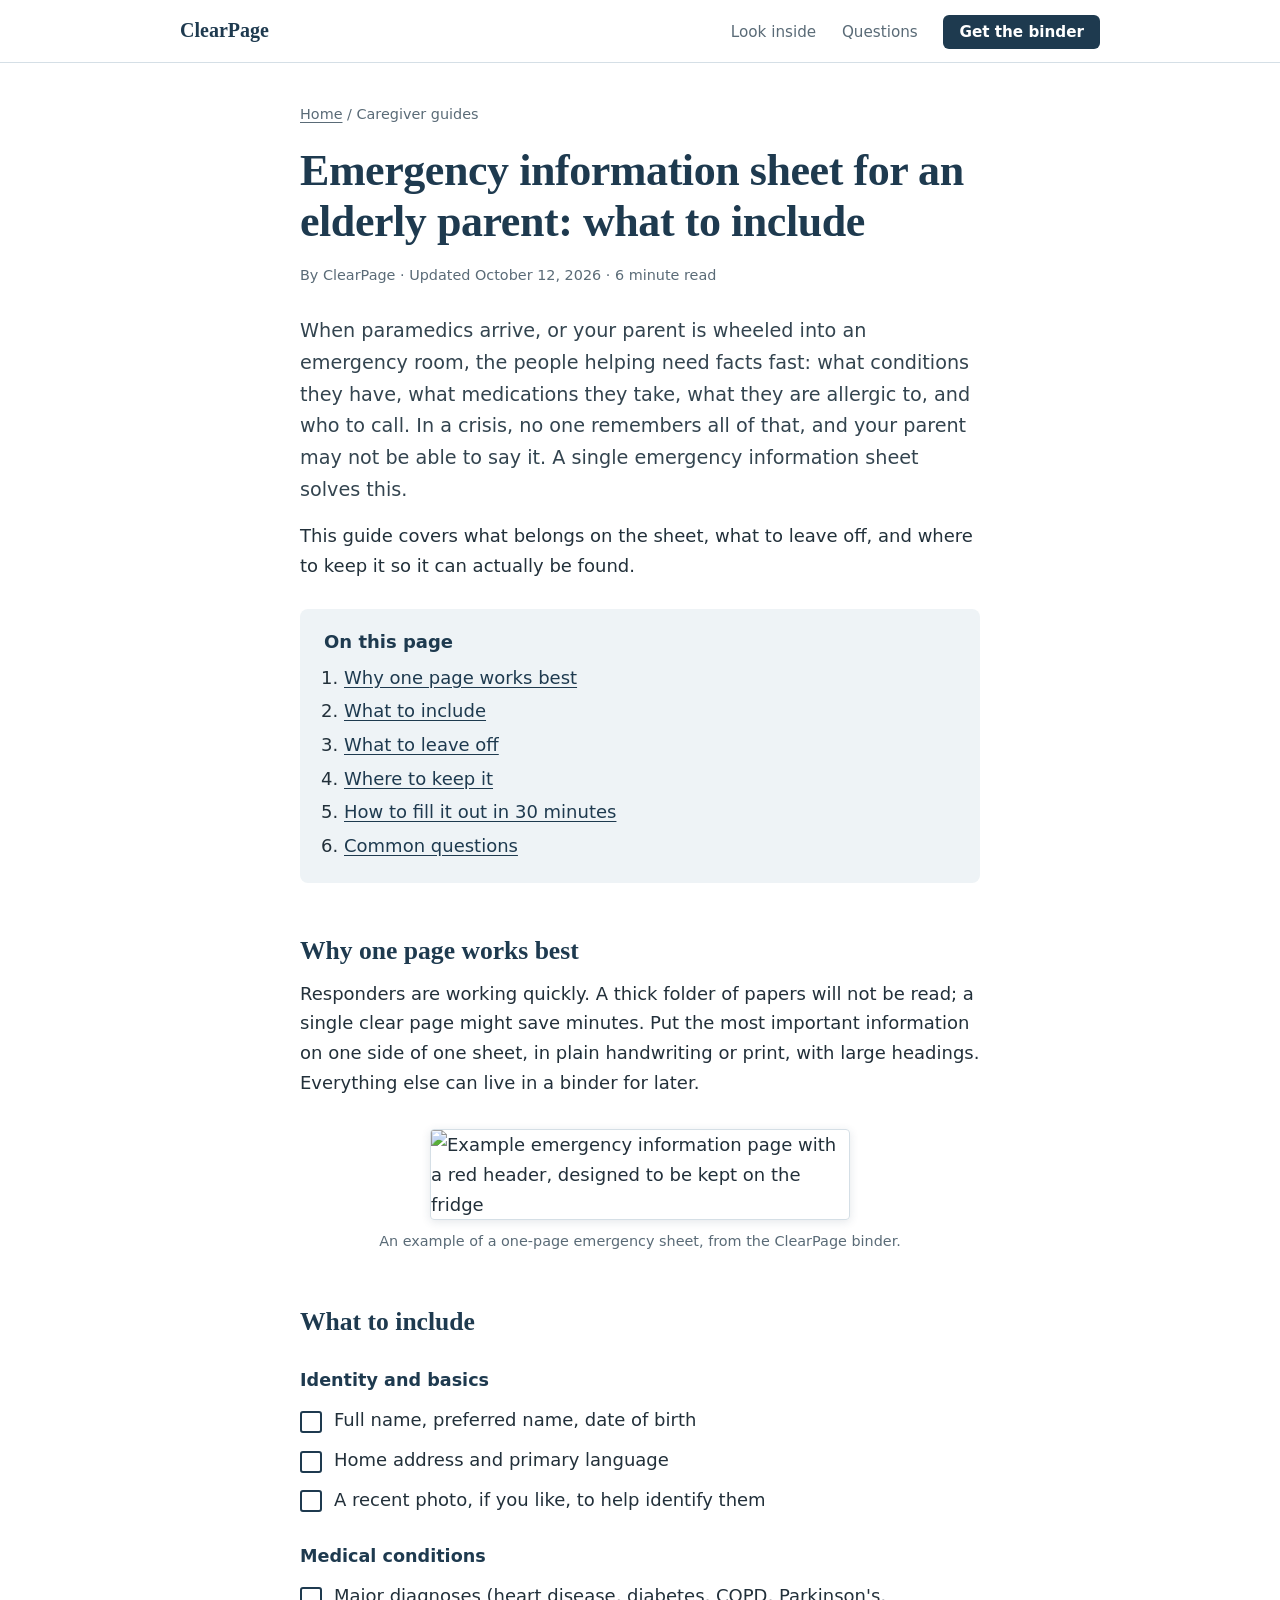
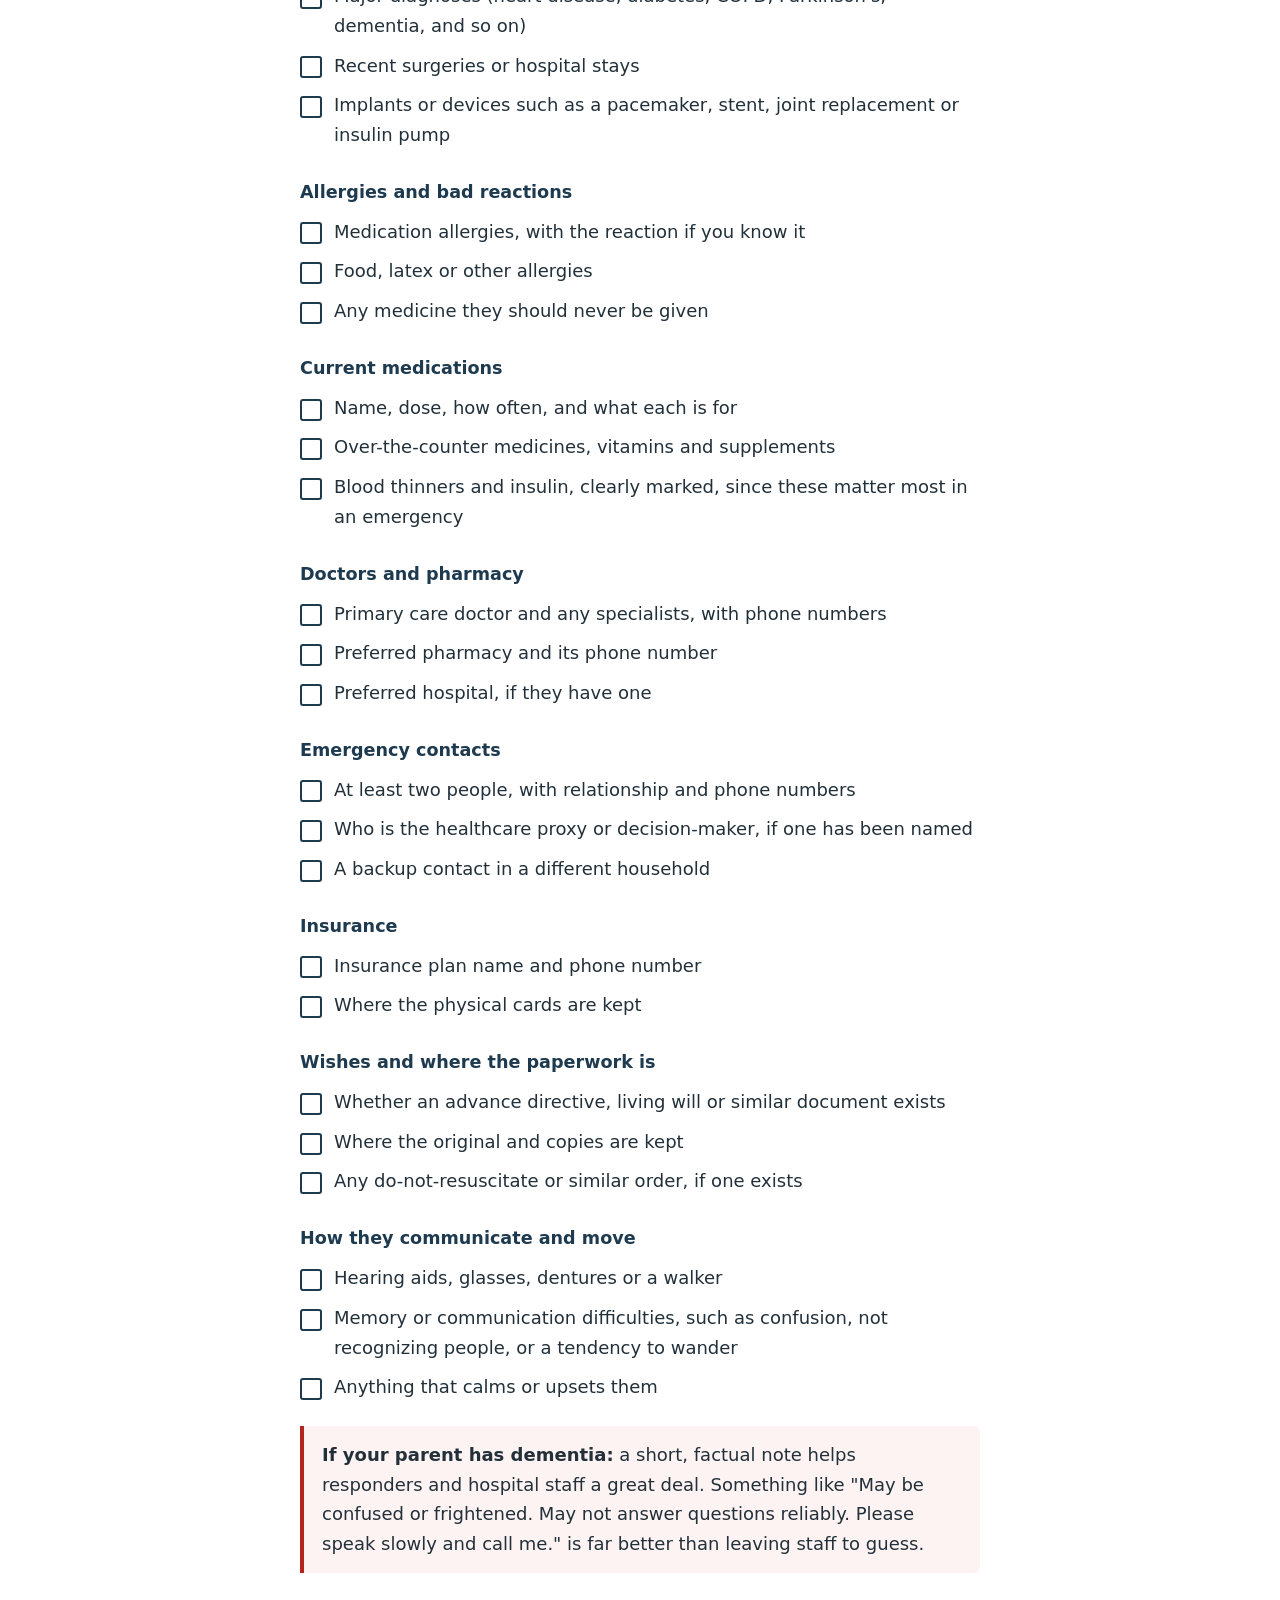
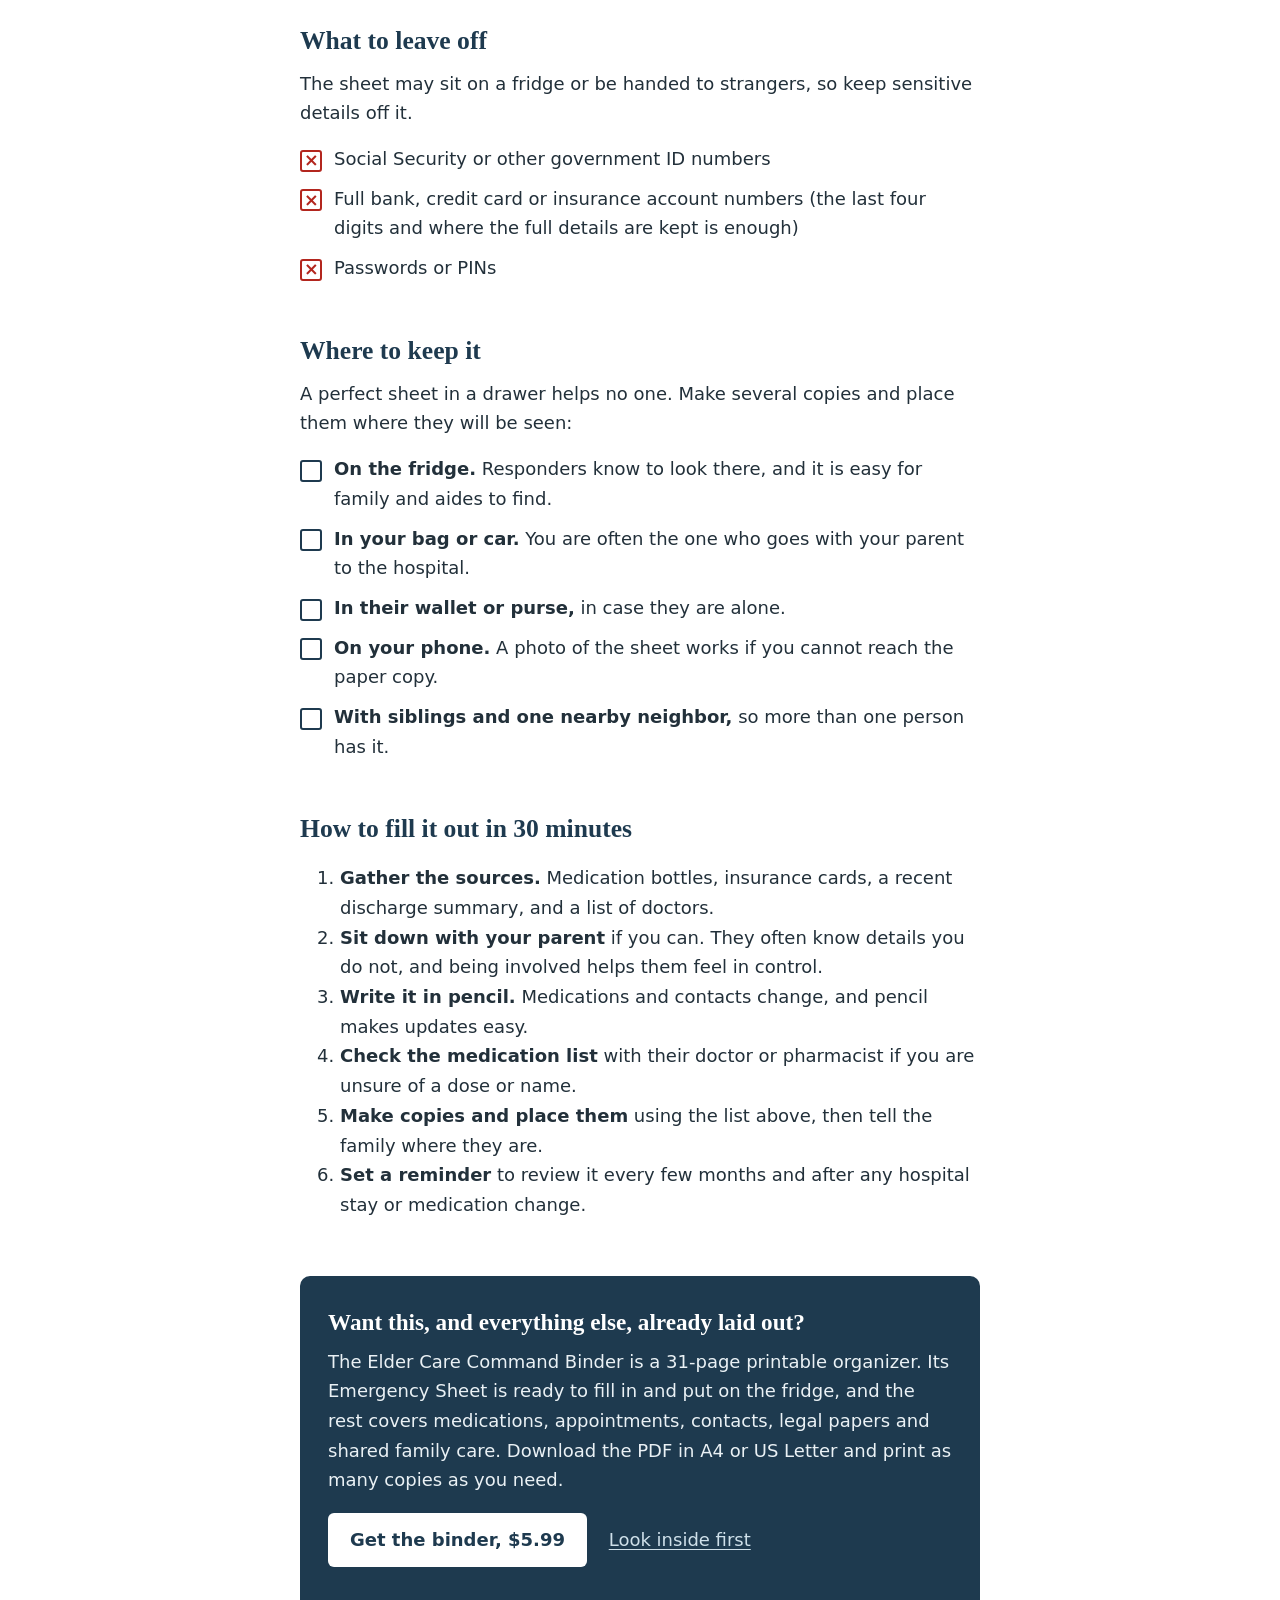
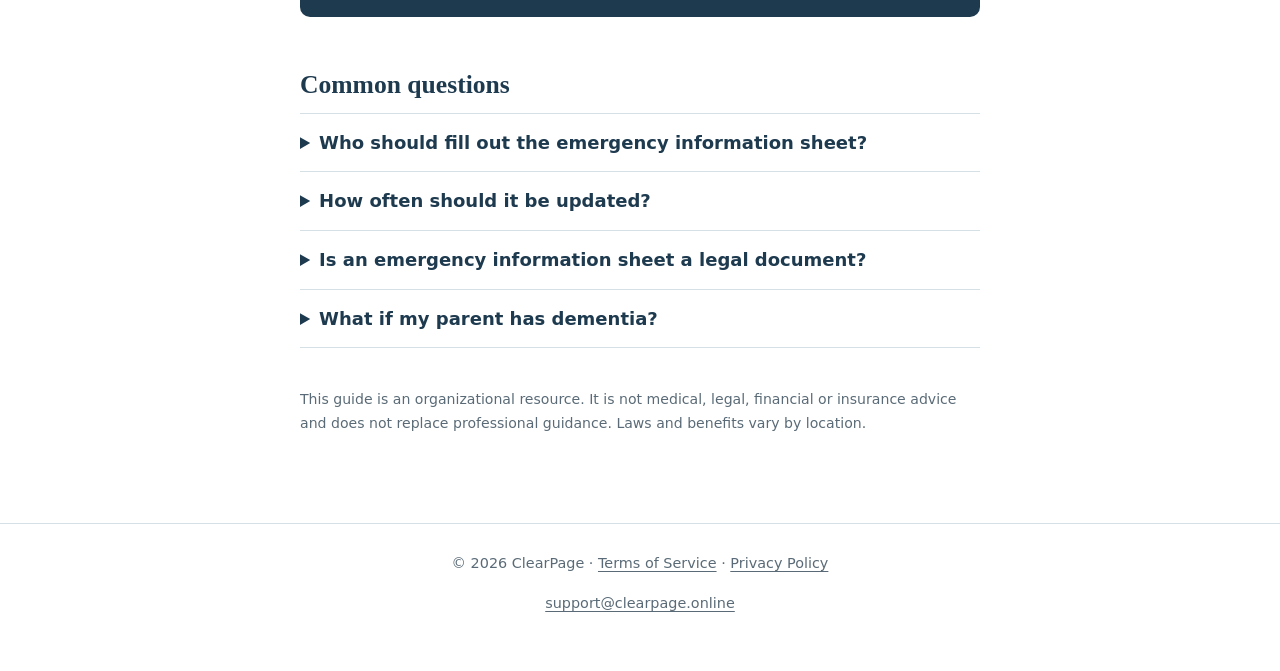
==== emergency-information-sheet/index.html @ 2e88818f "Add files via upload" ====
<!DOCTYPE html>
<html lang="en">
<head>
<meta charset="utf-8">
<meta name="viewport" content="width=device-width, initial-scale=1">
<title>Emergency Information Sheet for an Elderly Parent: What to Include | ClearPage</title>
<meta name="description" content="What to put on an emergency information sheet for an elderly parent, from medications and allergies to contacts and wishes, plus where to keep it so responders can find it fast.">
<link rel="canonical" href="https://clearpage.online/emergency-information-sheet/">
<meta name="theme-color" content="#1e3a4f">

<meta property="og:type" content="article">
<meta property="og:site_name" content="ClearPage">
<meta property="og:title" content="Emergency Information Sheet for an Elderly Parent: What to Include">
<meta property="og:description" content="A plain checklist of what paramedics and ER staff need to know, and where to keep it.">
<meta property="og:url" content="https://clearpage.online/emergency-information-sheet/">
<meta property="og:image" content="https://clearpage.online/assets/pages/p03.webp">
<meta name="twitter:card" content="summary_large_image">

<script type="application/ld+json">
{
  "@context": "https://schema.org",
  "@graph": [
    {
      "@type": "Article",
      "headline": "Emergency Information Sheet for an Elderly Parent: What to Include",
      "description": "What to put on an emergency information sheet for an elderly parent, and where to keep it so responders can find it fast.",
      "image": "https://clearpage.online/assets/pages/p03.webp",
      "datePublished": "2026-10-12",
      "dateModified": "2026-10-12",
      "mainEntityOfPage": "https://clearpage.online/emergency-information-sheet/",
      "author": { "@type": "Organization", "name": "ClearPage" },
      "publisher": { "@type": "Organization", "name": "ClearPage", "url": "https://clearpage.online/" }
    },
    {
      "@type": "FAQPage",
      "mainEntity": [
        {
          "@type": "Question",
          "name": "Who should fill out the emergency information sheet?",
          "acceptedAnswer": {
            "@type": "Answer",
            "text": "Whoever knows the most, ideally together with your parent. Sit down with them, go through their medication bottles and paperwork, and confirm anything you are unsure of with their doctor or pharmacist."
          }
        },
        {
          "@type": "Question",
          "name": "How often should it be updated?",
          "acceptedAnswer": {
            "@type": "Answer",
            "text": "Review it every few months and after any hospital stay, new diagnosis, or medication change. An out-of-date sheet can be worse than none, so write in pencil and replace the copies when something changes."
          }
        },
        {
          "@type": "Question",
          "name": "Is an emergency information sheet a legal document?",
          "acceptedAnswer": {
            "@type": "Answer",
            "text": "No. It is a quick reference for responders and family. Legal wishes such as an advance directive or a do-not-resuscitate order need their own official forms, and the rules vary by location. The sheet can note where those documents are kept."
          }
        },
        {
          "@type": "Question",
          "name": "What if my parent has dementia?",
          "acceptedAnswer": {
            "@type": "Answer",
            "text": "Add a short note about memory and communication: whether they may not recognize you, may be confused or frightened, may not answer questions reliably, or may wander. This helps responders and hospital staff approach them calmly."
          }
        }
      ]
    }
  ]
}
</script>

<style>
  :root {
    --ink: #1e3a4f;
    --text: #22303a;
    --muted: #5a6b77;
    --tint: #eef3f6;
    --line: #d5dfe6;
    --alert: #b3261e;
    --bg: #ffffff;
  }
  * { box-sizing: border-box; }
  html { scroll-behavior: smooth; }
  body {
    margin: 0;
    background: var(--bg);
    color: var(--text);
    font: 18px/1.65 system-ui, -apple-system, "Segoe UI", Roboto, Helvetica, Arial, sans-serif;
    -webkit-text-size-adjust: 100%;
  }
  a { color: var(--ink); text-underline-offset: 3px; }
  a:hover { color: #0f2535; }
  a:focus-visible, summary:focus-visible { outline: 3px solid #3a86b8; outline-offset: 3px; border-radius: 3px; }

  .site-header { border-bottom: 1px solid var(--line); }
  .site-header .inner {
    max-width: 960px; margin: 0 auto; padding: 16px 20px;
    display: flex; justify-content: space-between; align-items: center; gap: 16px; flex-wrap: wrap;
  }
  .brand { font: 700 1.25rem Georgia, "Times New Roman", serif; color: var(--ink); text-decoration: none; }
  .site-header nav a { margin-left: 20px; font-size: 0.95rem; text-decoration: none; color: var(--muted); }
  .site-header nav a:hover { color: var(--ink); text-decoration: underline; }
  .site-header nav a.buy {
    background: var(--ink); color: #fff; padding: 8px 16px; border-radius: 6px; font-weight: 600;
  }
  .site-header nav a.buy:hover { background: #0f2535; color: #fff; text-decoration: none; }

  main { max-width: 720px; margin: 0 auto; padding: 40px 20px 72px; }
  .crumbs { font-size: 0.9rem; color: var(--muted); margin-bottom: 20px; }
  .crumbs a { color: var(--muted); }

  h1 {
    font: 700 clamp(2rem, 5vw, 2.75rem)/1.15 Georgia, "Times New Roman", serif;
    color: var(--ink); margin: 0 0 16px; letter-spacing: -0.01em;
  }
  h2 {
    font: 700 1.6rem/1.25 Georgia, "Times New Roman", serif;
    color: var(--ink); margin: 52px 0 12px;
  }
  h3 { font-size: 1.1rem; margin: 28px 0 6px; color: var(--ink); }
  p { margin: 0 0 16px; }
  .lede { font-size: 1.2rem; color: #33444f; }
  .meta { font-size: 0.9rem; color: var(--muted); margin-bottom: 28px; }

  figure { margin: 32px 0; }
  figure img {
    display: block; width: 100%; max-width: 420px; height: auto; margin: 0 auto;
    border: 1px solid var(--line); border-radius: 4px; box-shadow: 0 2px 10px rgba(30,58,79,0.12);
  }
  figcaption { font-size: 0.9rem; color: var(--muted); text-align: center; margin-top: 10px; }

  .toc { background: var(--tint); border-radius: 8px; padding: 18px 24px; margin: 28px 0; }
  .toc strong { display: block; margin-bottom: 6px; color: var(--ink); }
  .toc ol { margin: 0; padding-left: 20px; }
  .toc li { margin: 4px 0; }

  ul.check { list-style: none; padding: 0; margin: 0 0 16px; }
  ul.check li { position: relative; padding-left: 34px; margin: 10px 0; }
  ul.check li::before {
    content: ""; position: absolute; left: 0; top: 0.32em;
    width: 18px; height: 18px; border: 2px solid var(--ink); border-radius: 3px; background: #fff;
  }
  ul.check.avoid li::before { border-color: var(--alert); }
  ul.check.avoid li::after {
    content: "×"; position: absolute; left: 4px; top: 0.12em; color: var(--alert); font-weight: 700; font-size: 1.1rem;
  }

  .note {
    border-left: 4px solid var(--alert); background: #fdf3f2; padding: 14px 18px; margin: 24px 0; border-radius: 0 6px 6px 0;
  }
  .note p:last-child { margin-bottom: 0; }

  .cta {
    background: var(--ink); color: #eaf1f5; border-radius: 10px; padding: 32px 28px; margin: 56px 0 0;
  }
  .cta h2 { color: #fff; margin: 0 0 10px; font-size: 1.45rem; }
  .cta p { margin-bottom: 18px; }
  .cta a.button {
    display: inline-block; background: #fff; color: var(--ink); font-weight: 700;
    padding: 12px 22px; border-radius: 6px; text-decoration: none;
  }
  .cta a.button:hover { background: #dfe9ef; }
  .cta a.secondary { color: #cfe0ea; margin-left: 16px; }

  details { border-bottom: 1px solid var(--line); padding: 14px 0; }
  details:first-of-type { border-top: 1px solid var(--line); }
  summary { cursor: pointer; font-weight: 600; color: var(--ink); }
  details p { margin: 10px 0 0; }

  .disclaimer { font-size: 0.88rem; color: var(--muted); margin-top: 40px; }

  footer { border-top: 1px solid var(--line); padding: 28px 20px 40px; text-align: center; font-size: 0.9rem; color: var(--muted); }
  footer a { color: var(--muted); }

  @media print {
    .site-header, .cta, .crumbs, footer, .toc { display: none; }
    body { font-size: 12pt; }
    main { padding: 0; }
  }
  @media (prefers-reduced-motion: reduce) { html { scroll-behavior: auto; } }
</style>
</head>
<body>

<header class="site-header">
  <div class="inner">
    <a class="brand" href="/">ClearPage</a>
    <nav aria-label="Main">
      <a href="/#inside">Look inside</a>
      <a href="/#faq">Questions</a>
      <a class="buy" href="/#buy">Get the binder</a>
    </nav>
  </div>
</header>

<main>
  <p class="crumbs"><a href="/">Home</a> / Caregiver guides</p>

  <article>
    <h1>Emergency information sheet for an elderly parent: what to include</h1>
    <p class="meta">By ClearPage · Updated October 12, 2026 · 6 minute read</p>

    <p class="lede">When paramedics arrive, or your parent is wheeled into an emergency room, the people helping need facts fast: what conditions they have, what medications they take, what they are allergic to, and who to call. In a crisis, no one remembers all of that, and your parent may not be able to say it. A single emergency information sheet solves this.</p>

    <p>This guide covers what belongs on the sheet, what to leave off, and where to keep it so it can actually be found.</p>

    <nav class="toc" aria-label="On this page">
      <strong>On this page</strong>
      <ol>
        <li><a href="#why-one-page">Why one page works best</a></li>
        <li><a href="#what-to-include">What to include</a></li>
        <li><a href="#what-to-leave-off">What to leave off</a></li>
        <li><a href="#where-to-keep-it">Where to keep it</a></li>
        <li><a href="#how-to-fill-it-out">How to fill it out in 30 minutes</a></li>
        <li><a href="#faq">Common questions</a></li>
      </ol>
    </nav>

    <h2 id="why-one-page">Why one page works best</h2>
    <p>Responders are working quickly. A thick folder of papers will not be read; a single clear page might save minutes. Put the most important information on one side of one sheet, in plain handwriting or print, with large headings. Everything else can live in a binder for later.</p>

    <figure>
      <img src="https://clearpage.online/assets/pages/p03.webp" width="420" alt="Example emergency information page with a red header, designed to be kept on the fridge" loading="lazy">
      <figcaption>An example of a one-page emergency sheet, from the ClearPage binder.</figcaption>
    </figure>

    <h2 id="what-to-include">What to include</h2>

    <h3>Identity and basics</h3>
    <ul class="check">
      <li>Full name, preferred name, date of birth</li>
      <li>Home address and primary language</li>
      <li>A recent photo, if you like, to help identify them</li>
    </ul>

    <h3>Medical conditions</h3>
    <ul class="check">
      <li>Major diagnoses (heart disease, diabetes, COPD, Parkinson's, dementia, and so on)</li>
      <li>Recent surgeries or hospital stays</li>
      <li>Implants or devices such as a pacemaker, stent, joint replacement or insulin pump</li>
    </ul>

    <h3>Allergies and bad reactions</h3>
    <ul class="check">
      <li>Medication allergies, with the reaction if you know it</li>
      <li>Food, latex or other allergies</li>
      <li>Any medicine they should never be given</li>
    </ul>

    <h3>Current medications</h3>
    <ul class="check">
      <li>Name, dose, how often, and what each is for</li>
      <li>Over-the-counter medicines, vitamins and supplements</li>
      <li>Blood thinners and insulin, clearly marked, since these matter most in an emergency</li>
    </ul>

    <h3>Doctors and pharmacy</h3>
    <ul class="check">
      <li>Primary care doctor and any specialists, with phone numbers</li>
      <li>Preferred pharmacy and its phone number</li>
      <li>Preferred hospital, if they have one</li>
    </ul>

    <h3>Emergency contacts</h3>
    <ul class="check">
      <li>At least two people, with relationship and phone numbers</li>
      <li>Who is the healthcare proxy or decision-maker, if one has been named</li>
      <li>A backup contact in a different household</li>
    </ul>

    <h3>Insurance</h3>
    <ul class="check">
      <li>Insurance plan name and phone number</li>
      <li>Where the physical cards are kept</li>
    </ul>

    <h3>Wishes and where the paperwork is</h3>
    <ul class="check">
      <li>Whether an advance directive, living will or similar document exists</li>
      <li>Where the original and copies are kept</li>
      <li>Any do-not-resuscitate or similar order, if one exists</li>
    </ul>

    <h3>How they communicate and move</h3>
    <ul class="check">
      <li>Hearing aids, glasses, dentures or a walker</li>
      <li>Memory or communication difficulties, such as confusion, not recognizing people, or a tendency to wander</li>
      <li>Anything that calms or upsets them</li>
    </ul>

    <div class="note">
      <p><strong>If your parent has dementia:</strong> a short, factual note helps responders and hospital staff a great deal. Something like "May be confused or frightened. May not answer questions reliably. Please speak slowly and call me." is far better than leaving staff to guess.</p>
    </div>

    <h2 id="what-to-leave-off">What to leave off</h2>
    <p>The sheet may sit on a fridge or be handed to strangers, so keep sensitive details off it.</p>
    <ul class="check avoid">
      <li>Social Security or other government ID numbers</li>
      <li>Full bank, credit card or insurance account numbers (the last four digits and where the full details are kept is enough)</li>
      <li>Passwords or PINs</li>
    </ul>

    <h2 id="where-to-keep-it">Where to keep it</h2>
    <p>A perfect sheet in a drawer helps no one. Make several copies and place them where they will be seen:</p>
    <ul class="check">
      <li><strong>On the fridge.</strong> Responders know to look there, and it is easy for family and aides to find.</li>
      <li><strong>In your bag or car.</strong> You are often the one who goes with your parent to the hospital.</li>
      <li><strong>In their wallet or purse,</strong> in case they are alone.</li>
      <li><strong>On your phone.</strong> A photo of the sheet works if you cannot reach the paper copy.</li>
      <li><strong>With siblings and one nearby neighbor,</strong> so more than one person has it.</li>
    </ul>

    <h2 id="how-to-fill-it-out">How to fill it out in 30 minutes</h2>
    <ol>
      <li><strong>Gather the sources.</strong> Medication bottles, insurance cards, a recent discharge summary, and a list of doctors.</li>
      <li><strong>Sit down with your parent</strong> if you can. They often know details you do not, and being involved helps them feel in control.</li>
      <li><strong>Write it in pencil.</strong> Medications and contacts change, and pencil makes updates easy.</li>
      <li><strong>Check the medication list</strong> with their doctor or pharmacist if you are unsure of a dose or name.</li>
      <li><strong>Make copies and place them</strong> using the list above, then tell the family where they are.</li>
      <li><strong>Set a reminder</strong> to review it every few months and after any hospital stay or medication change.</li>
    </ol>

    <aside class="cta" aria-labelledby="cta-heading">
      <h2 id="cta-heading">Want this, and everything else, already laid out?</h2>
      <p>The Elder Care Command Binder is a 31-page printable organizer. Its Emergency Sheet is ready to fill in and put on the fridge, and the rest covers medications, appointments, contacts, legal papers and shared family care. Download the PDF in A4 or US Letter and print as many copies as you need.</p>
      <p>
        <a class="button" href="/#buy">Get the binder, $5.99</a>
        <a class="secondary" href="/#inside">Look inside first</a>
      </p>
    </aside>

    <h2 id="faq">Common questions</h2>

    <details>
      <summary>Who should fill out the emergency information sheet?</summary>
      <p>Whoever knows the most, ideally together with your parent. Sit down with them, go through their medication bottles and paperwork, and confirm anything you are unsure of with their doctor or pharmacist.</p>
    </details>

    <details>
      <summary>How often should it be updated?</summary>
      <p>Review it every few months and after any hospital stay, new diagnosis, or medication change. An out-of-date sheet can be worse than none, so write in pencil and replace the copies when something changes.</p>
    </details>

    <details>
      <summary>Is an emergency information sheet a legal document?</summary>
      <p>No. It is a quick reference for responders and family. Legal wishes such as an advance directive or a do-not-resuscitate order need their own official forms, and the rules vary by location. The sheet can note where those documents are kept.</p>
    </details>

    <details>
      <summary>What if my parent has dementia?</summary>
      <p>Add a short note about memory and communication: whether they may not recognize you, may be confused or frightened, may not answer questions reliably, or may wander. This helps responders and hospital staff approach them calmly.</p>
    </details>

    <p class="disclaimer">This guide is an organizational resource. It is not medical, legal, financial or insurance advice and does not replace professional guidance. Laws and benefits vary by location.</p>
  </article>
</main>

<footer>
  <p>© 2026 ClearPage · <a href="/terms.html">Terms of Service</a> · <a href="/privacy.html">Privacy Policy</a></p>
  <p><a href="mailto:support@clearpage.online">support@clearpage.online</a></p>
</footer>

</body>
</html>
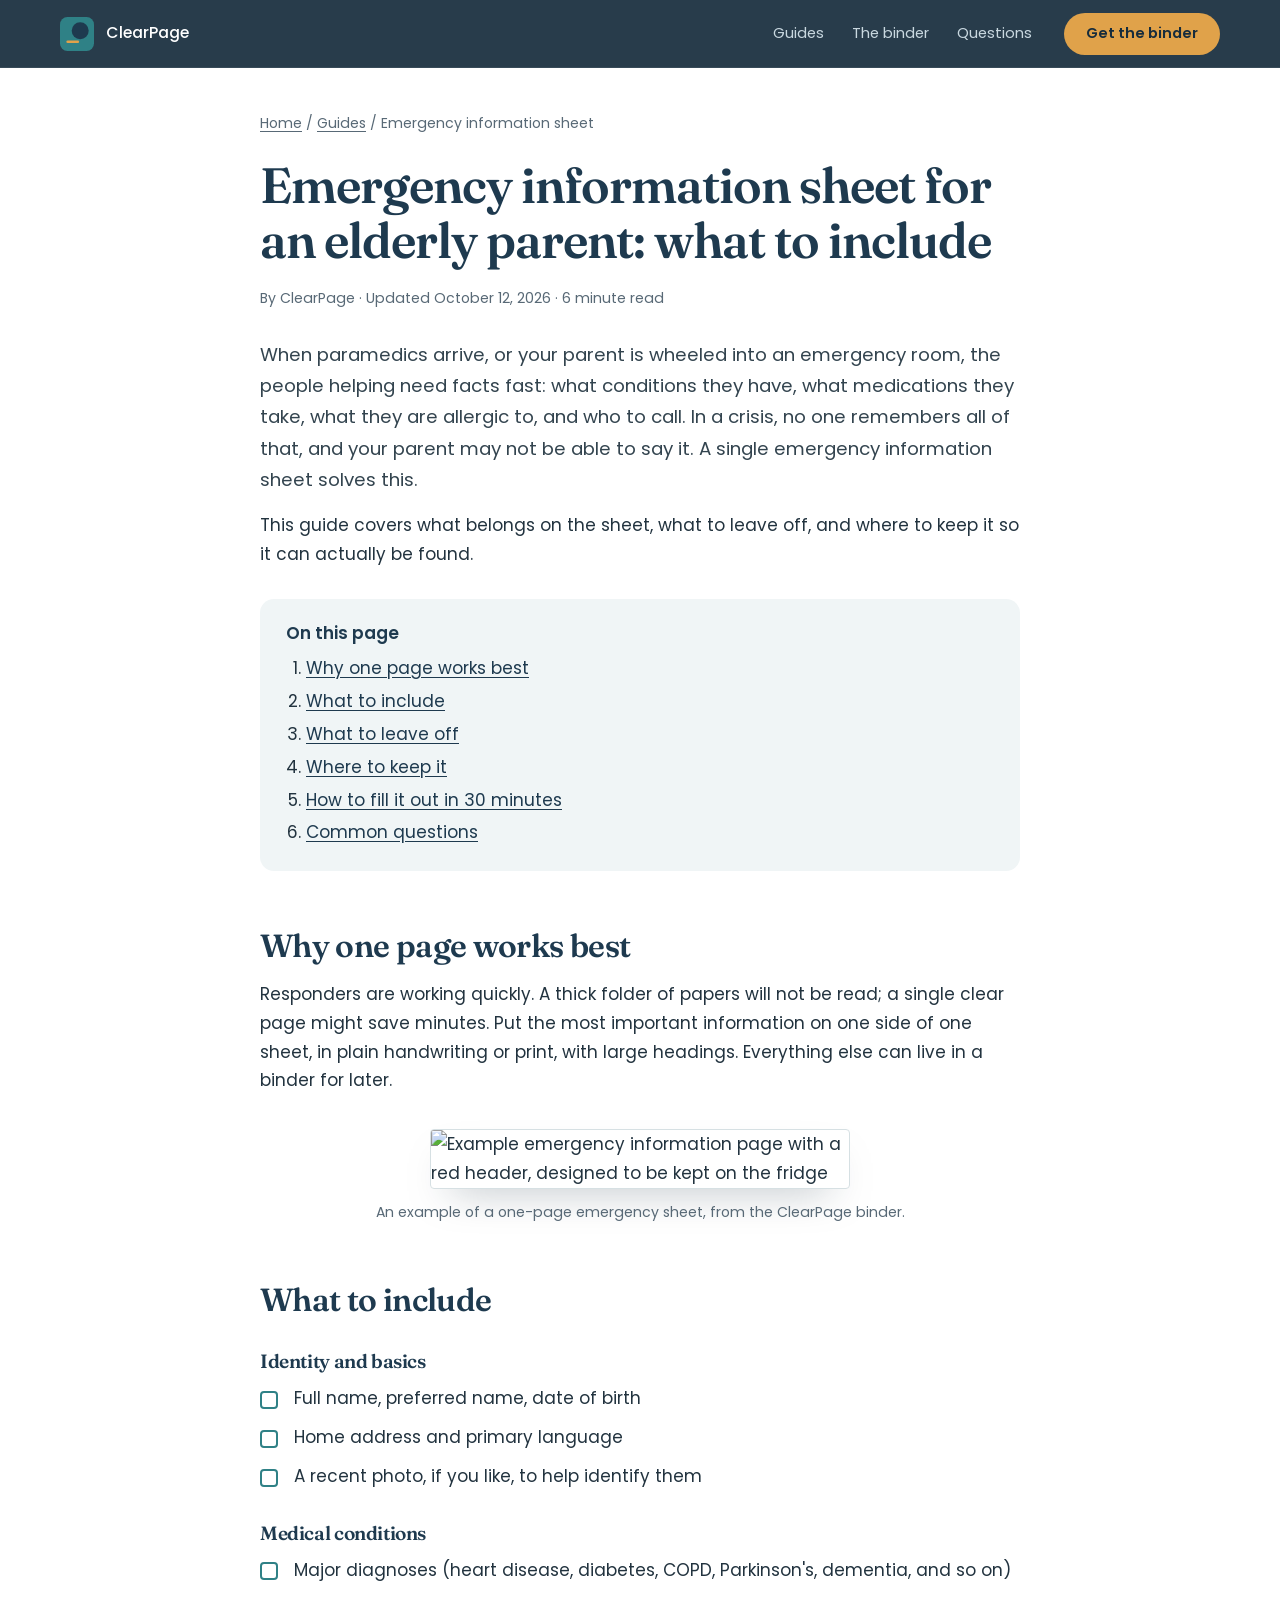
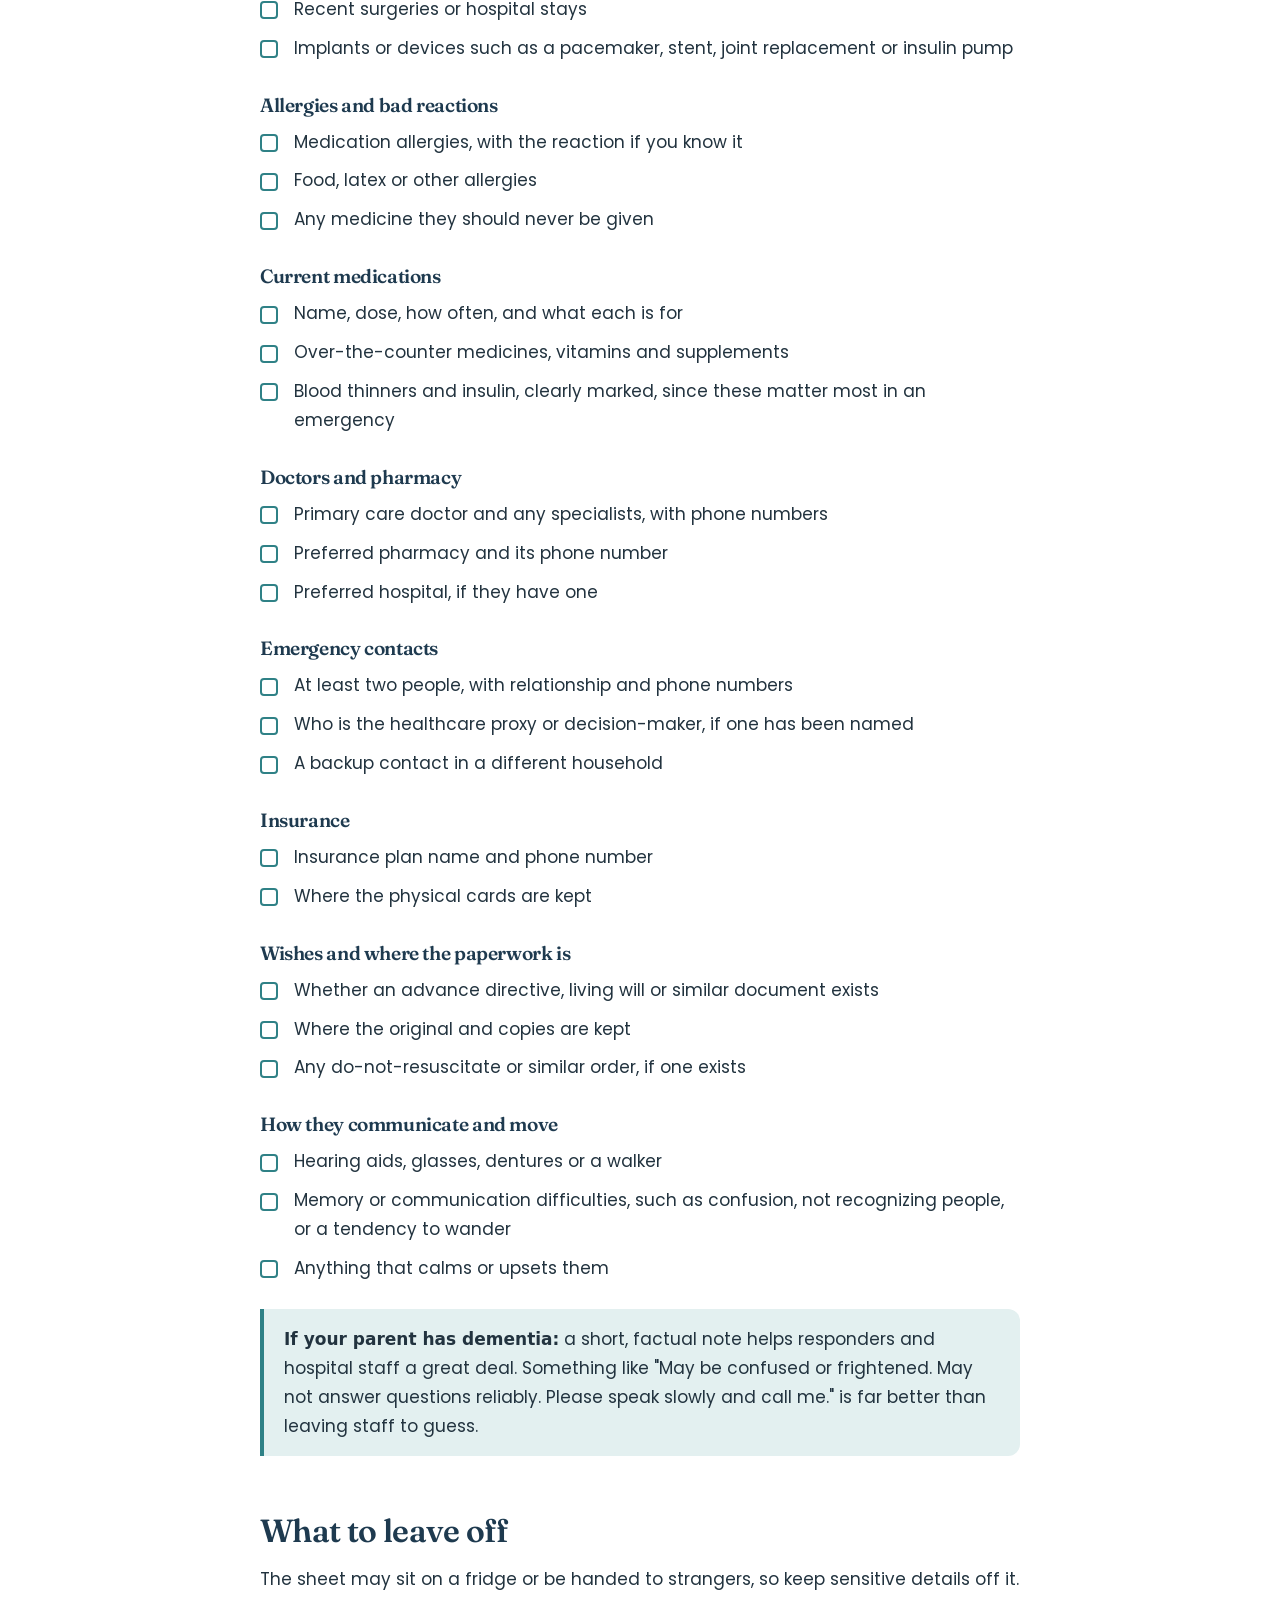
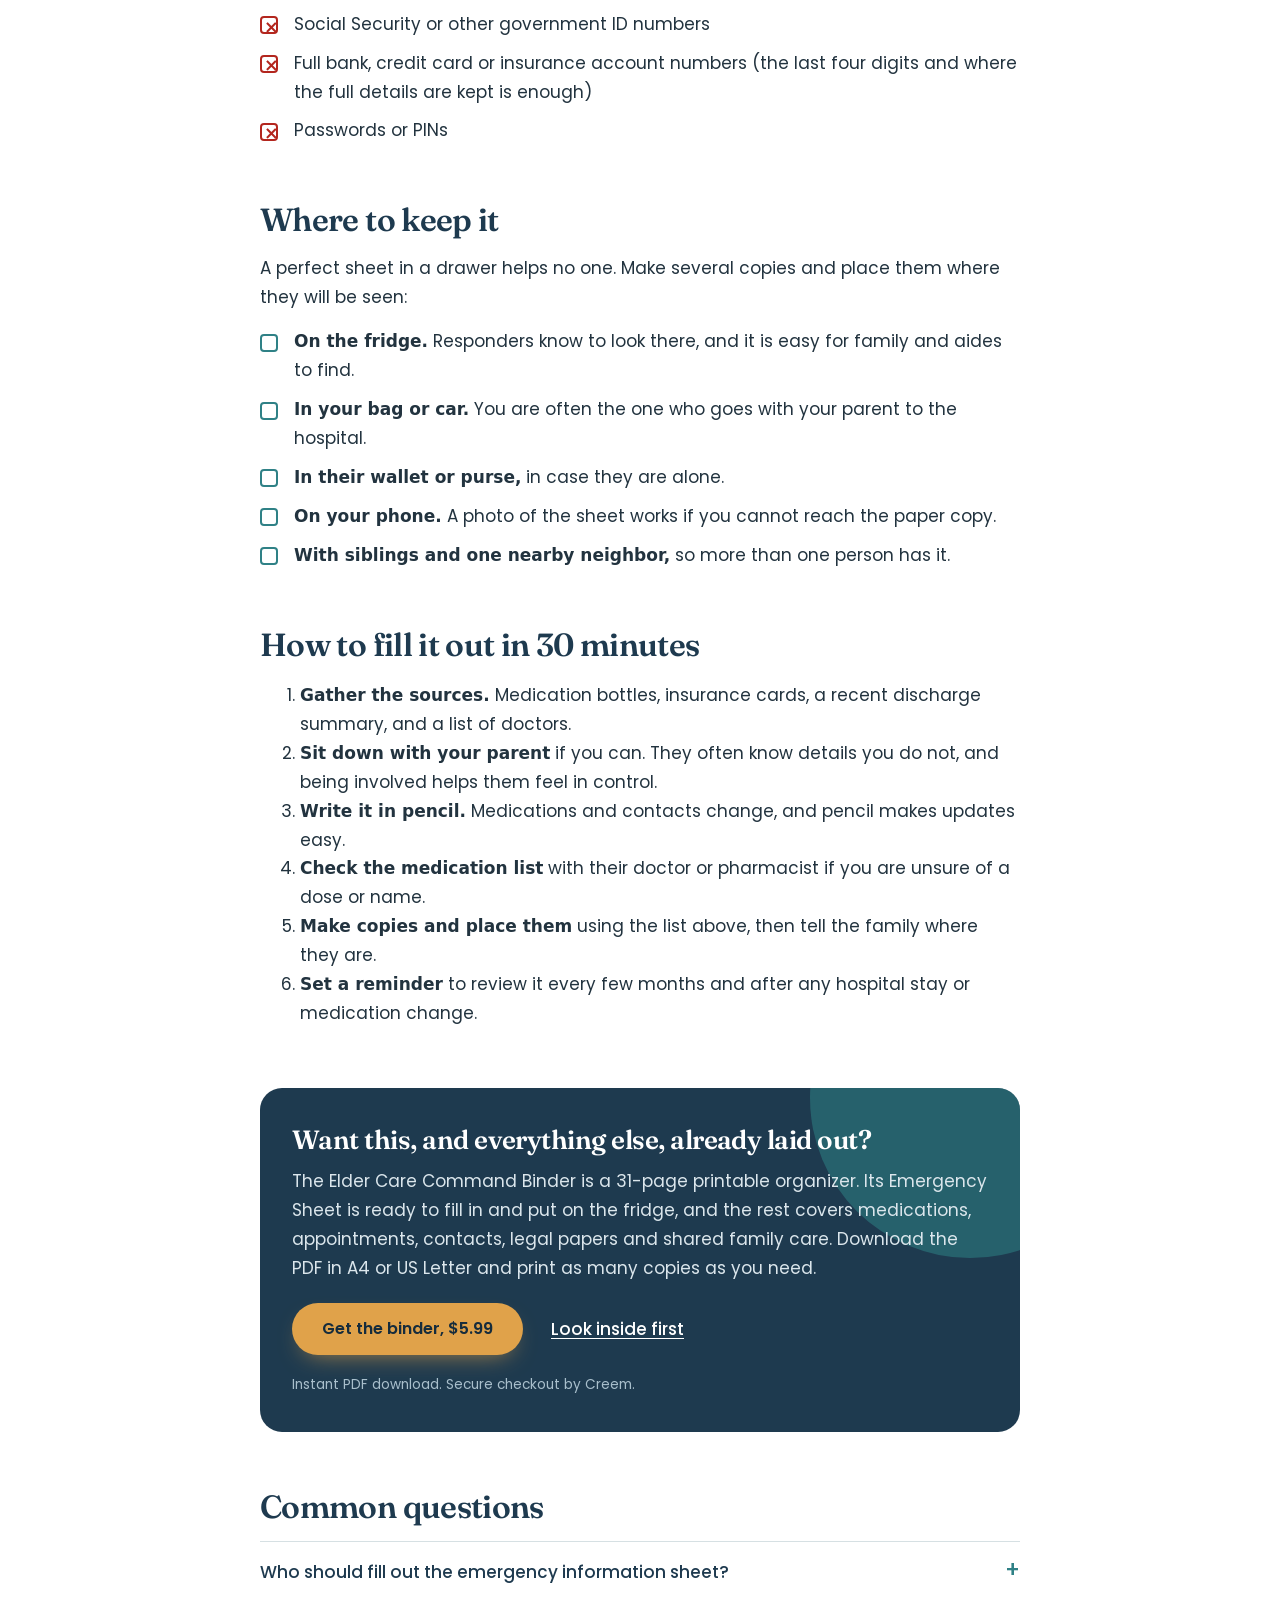
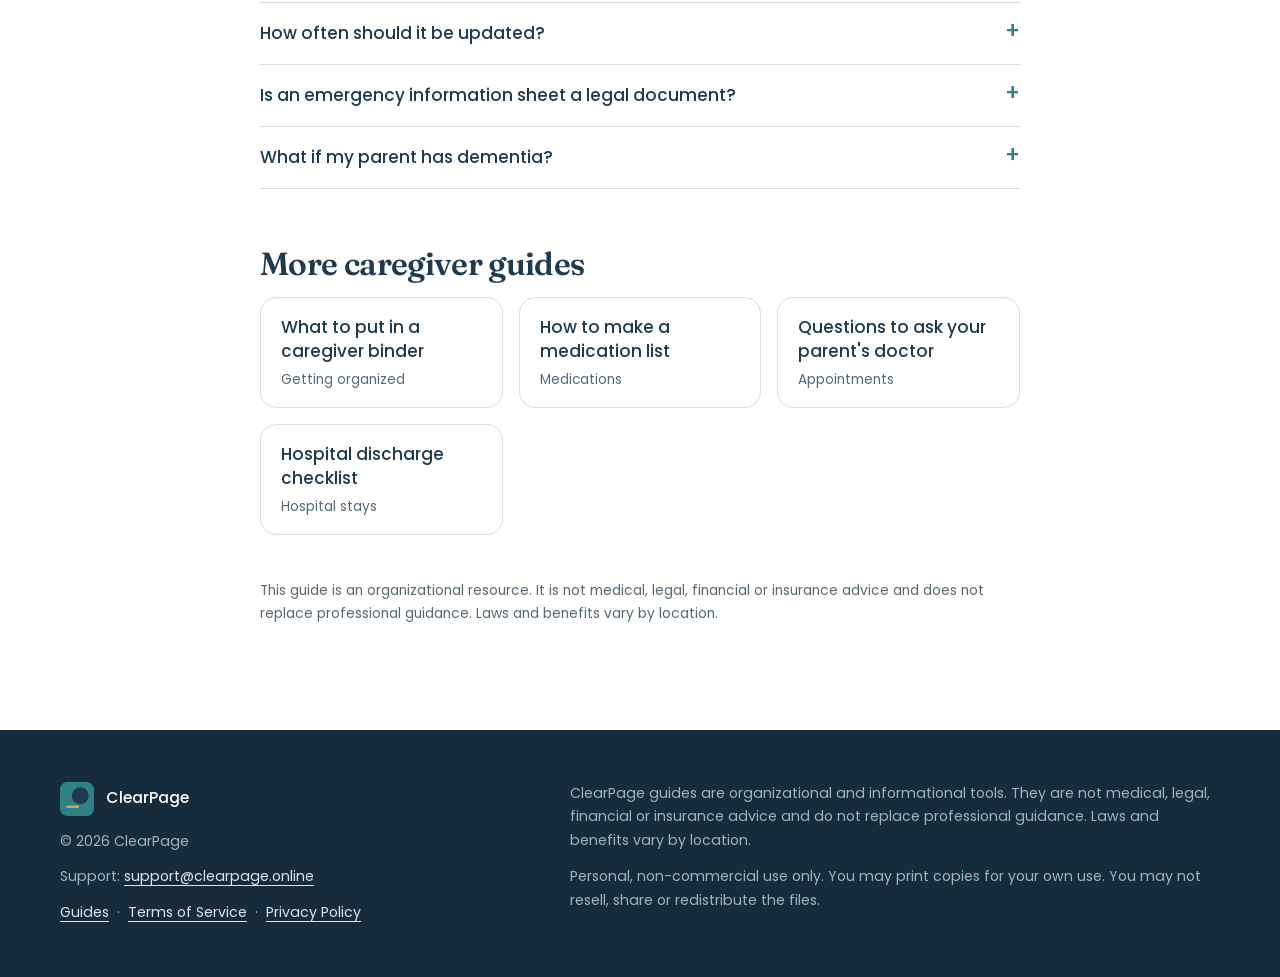
==== commit 57ca02af: "Upgrade site: guides hub, four new guides, product schema, trust cues - Add shared assets/guide.css " ====
--- a/emergency-information-sheet/index.html
+++ b/emergency-information-sheet/index.html
@@ -7,6 +7,9 @@
 <meta name="description" content="What to put on an emergency information sheet for an elderly parent, from medications and allergies to contacts and wishes, plus where to keep it so responders can find it fast.">
 <link rel="canonical" href="https://clearpage.online/emergency-information-sheet/">
 <meta name="theme-color" content="#1e3a4f">
+<link rel="icon" href="/favicon.ico" sizes="48x48">
+<link rel="icon" href="/favicon.svg" type="image/svg+xml">
+<link rel="apple-touch-icon" href="/apple-touch-icon.png">
 
 <meta property="og:type" content="article">
 <meta property="og:site_name" content="ClearPage">
@@ -30,6 +33,29 @@
       "mainEntityOfPage": "https://clearpage.online/emergency-information-sheet/",
       "author": { "@type": "Organization", "name": "ClearPage" },
       "publisher": { "@type": "Organization", "name": "ClearPage", "url": "https://clearpage.online/" }
+    },
+    {
+          "@type": "BreadcrumbList",
+          "itemListElement": [
+                {
+                      "@type": "ListItem",
+                      "position": 1,
+                      "name": "Home",
+                      "item": "https://clearpage.online/"
+                },
+                {
+                      "@type": "ListItem",
+                      "position": 2,
+                      "name": "Guides",
+                      "item": "https://clearpage.online/guides/"
+                },
+                {
+                      "@type": "ListItem",
+                      "position": 3,
+                      "name": "Emergency information sheet",
+                      "item": "https://clearpage.online/emergency-information-sheet/"
+                }
+          ]
     },
     {
       "@type": "FAQPage",
@@ -72,132 +98,32 @@
 }
 </script>
 
-<style>
-  :root {
-    --ink: #1e3a4f;
-    --text: #22303a;
-    --muted: #5a6b77;
-    --tint: #eef3f6;
-    --line: #d5dfe6;
-    --alert: #b3261e;
-    --bg: #ffffff;
-  }
-  * { box-sizing: border-box; }
-  html { scroll-behavior: smooth; }
-  body {
-    margin: 0;
-    background: var(--bg);
-    color: var(--text);
-    font: 18px/1.65 system-ui, -apple-system, "Segoe UI", Roboto, Helvetica, Arial, sans-serif;
-    -webkit-text-size-adjust: 100%;
-  }
-  a { color: var(--ink); text-underline-offset: 3px; }
-  a:hover { color: #0f2535; }
-  a:focus-visible, summary:focus-visible { outline: 3px solid #3a86b8; outline-offset: 3px; border-radius: 3px; }
-
-  .site-header { border-bottom: 1px solid var(--line); }
-  .site-header .inner {
-    max-width: 960px; margin: 0 auto; padding: 16px 20px;
-    display: flex; justify-content: space-between; align-items: center; gap: 16px; flex-wrap: wrap;
-  }
-  .brand { font: 700 1.25rem Georgia, "Times New Roman", serif; color: var(--ink); text-decoration: none; }
-  .site-header nav a { margin-left: 20px; font-size: 0.95rem; text-decoration: none; color: var(--muted); }
-  .site-header nav a:hover { color: var(--ink); text-decoration: underline; }
-  .site-header nav a.buy {
-    background: var(--ink); color: #fff; padding: 8px 16px; border-radius: 6px; font-weight: 600;
-  }
-  .site-header nav a.buy:hover { background: #0f2535; color: #fff; text-decoration: none; }
-
-  main { max-width: 720px; margin: 0 auto; padding: 40px 20px 72px; }
-  .crumbs { font-size: 0.9rem; color: var(--muted); margin-bottom: 20px; }
-  .crumbs a { color: var(--muted); }
-
-  h1 {
-    font: 700 clamp(2rem, 5vw, 2.75rem)/1.15 Georgia, "Times New Roman", serif;
-    color: var(--ink); margin: 0 0 16px; letter-spacing: -0.01em;
-  }
-  h2 {
-    font: 700 1.6rem/1.25 Georgia, "Times New Roman", serif;
-    color: var(--ink); margin: 52px 0 12px;
-  }
-  h3 { font-size: 1.1rem; margin: 28px 0 6px; color: var(--ink); }
-  p { margin: 0 0 16px; }
-  .lede { font-size: 1.2rem; color: #33444f; }
-  .meta { font-size: 0.9rem; color: var(--muted); margin-bottom: 28px; }
-
-  figure { margin: 32px 0; }
-  figure img {
-    display: block; width: 100%; max-width: 420px; height: auto; margin: 0 auto;
-    border: 1px solid var(--line); border-radius: 4px; box-shadow: 0 2px 10px rgba(30,58,79,0.12);
-  }
-  figcaption { font-size: 0.9rem; color: var(--muted); text-align: center; margin-top: 10px; }
-
-  .toc { background: var(--tint); border-radius: 8px; padding: 18px 24px; margin: 28px 0; }
-  .toc strong { display: block; margin-bottom: 6px; color: var(--ink); }
-  .toc ol { margin: 0; padding-left: 20px; }
-  .toc li { margin: 4px 0; }
-
-  ul.check { list-style: none; padding: 0; margin: 0 0 16px; }
-  ul.check li { position: relative; padding-left: 34px; margin: 10px 0; }
-  ul.check li::before {
-    content: ""; position: absolute; left: 0; top: 0.32em;
-    width: 18px; height: 18px; border: 2px solid var(--ink); border-radius: 3px; background: #fff;
-  }
-  ul.check.avoid li::before { border-color: var(--alert); }
-  ul.check.avoid li::after {
-    content: "×"; position: absolute; left: 4px; top: 0.12em; color: var(--alert); font-weight: 700; font-size: 1.1rem;
-  }
-
-  .note {
-    border-left: 4px solid var(--alert); background: #fdf3f2; padding: 14px 18px; margin: 24px 0; border-radius: 0 6px 6px 0;
-  }
-  .note p:last-child { margin-bottom: 0; }
-
-  .cta {
-    background: var(--ink); color: #eaf1f5; border-radius: 10px; padding: 32px 28px; margin: 56px 0 0;
-  }
-  .cta h2 { color: #fff; margin: 0 0 10px; font-size: 1.45rem; }
-  .cta p { margin-bottom: 18px; }
-  .cta a.button {
-    display: inline-block; background: #fff; color: var(--ink); font-weight: 700;
-    padding: 12px 22px; border-radius: 6px; text-decoration: none;
-  }
-  .cta a.button:hover { background: #dfe9ef; }
-  .cta a.secondary { color: #cfe0ea; margin-left: 16px; }
-
-  details { border-bottom: 1px solid var(--line); padding: 14px 0; }
-  details:first-of-type { border-top: 1px solid var(--line); }
-  summary { cursor: pointer; font-weight: 600; color: var(--ink); }
-  details p { margin: 10px 0 0; }
-
-  .disclaimer { font-size: 0.88rem; color: var(--muted); margin-top: 40px; }
-
-  footer { border-top: 1px solid var(--line); padding: 28px 20px 40px; text-align: center; font-size: 0.9rem; color: var(--muted); }
-  footer a { color: var(--muted); }
-
-  @media print {
-    .site-header, .cta, .crumbs, footer, .toc { display: none; }
-    body { font-size: 12pt; }
-    main { padding: 0; }
-  }
-  @media (prefers-reduced-motion: reduce) { html { scroll-behavior: auto; } }
-</style>
+<link rel="preconnect" href="https://fonts.googleapis.com">
+<link rel="preconnect" href="https://fonts.gstatic.com" crossorigin>
+<link href="https://fonts.googleapis.com/css2?family=Fraunces:opsz,wght@9..144,500;9..144,600&family=Poppins:wght@300;400;500;600&display=swap" rel="stylesheet">
+<link rel="stylesheet" href="/assets/guide.css">
 </head>
 <body>
 
 <header class="site-header">
-  <div class="inner">
-    <a class="brand" href="/">ClearPage</a>
-    <nav aria-label="Main">
-      <a href="/#inside">Look inside</a>
-      <a href="/#faq">Questions</a>
-      <a class="buy" href="/#buy">Get the binder</a>
+  <div class="wrap">
+    <a class="brand" href="/" aria-label="ClearPage home">
+      <svg viewBox="0 0 64 64" aria-hidden="true"><rect width="64" height="64" rx="14" fill="#2f8186"/><circle cx="38" cy="26" r="16" fill="#1e3a4f"/><rect x="12" y="44" width="24" height="5" rx="2.5" fill="#e0a24a"/></svg>
+      <span>ClearPage</span>
+    </a>
+    <nav class="nav" aria-label="Main">
+      <div class="nav-links">
+        <a href="/guides/">Guides</a>
+        <a href="/elder-care-command-binder">The binder</a>
+        <a href="/elder-care-command-binder#faq">Questions</a>
+      </div>
+      <a class="btn btn-sm" href="/elder-care-command-binder#buy">Get the binder</a>
     </nav>
   </div>
 </header>
 
 <main>
-  <p class="crumbs"><a href="/">Home</a> / Caregiver guides</p>
+  <p class="crumbs"><a href="/">Home</a> / <a href="/guides/">Guides</a> / Emergency information sheet</p>
 
   <article>
     <h1>Emergency information sheet for an elderly parent: what to include</h1>
@@ -326,10 +252,11 @@
     <aside class="cta" aria-labelledby="cta-heading">
       <h2 id="cta-heading">Want this, and everything else, already laid out?</h2>
       <p>The Elder Care Command Binder is a 31-page printable organizer. Its Emergency Sheet is ready to fill in and put on the fridge, and the rest covers medications, appointments, contacts, legal papers and shared family care. Download the PDF in A4 or US Letter and print as many copies as you need.</p>
-      <p>
-        <a class="button" href="/#buy">Get the binder, $5.99</a>
-        <a class="secondary" href="/#inside">Look inside first</a>
+      <p class="row">
+        <a class="btn" href="/elder-care-command-binder#buy">Get the binder, $5.99</a>
+        <a class="secondary" href="/elder-care-command-binder#inside">Look inside first</a>
       </p>
+      <p class="fine">Instant PDF download. Secure checkout by Creem.</p>
     </aside>
 
     <h2 id="faq">Common questions</h2>
@@ -354,13 +281,36 @@
       <p>Add a short note about memory and communication: whether they may not recognize you, may be confused or frightened, may not answer questions reliably, or may wander. This helps responders and hospital staff approach them calmly.</p>
     </details>
 
+    <section class="related" aria-labelledby="related-heading">
+      <h2 id="related-heading">More caregiver guides</h2>
+      <div class="related-grid">
+      <a href="/caregiver-binder-what-to-include/">What to put in a caregiver binder<small>Getting organized</small></a>
+      <a href="/medication-list-for-elderly-parent/">How to make a medication list<small>Medications</small></a>
+      <a href="/questions-to-ask-your-parents-doctor/">Questions to ask your parent&#x27;s doctor<small>Appointments</small></a>
+      <a href="/hospital-discharge-checklist/">Hospital discharge checklist<small>Hospital stays</small></a>
+      </div>
+    </section>
+
     <p class="disclaimer">This guide is an organizational resource. It is not medical, legal, financial or insurance advice and does not replace professional guidance. Laws and benefits vary by location.</p>
   </article>
 </main>
 
-<footer>
-  <p>© 2026 ClearPage · <a href="/terms.html">Terms of Service</a> · <a href="/privacy.html">Privacy Policy</a></p>
-  <p><a href="mailto:support@clearpage.online">support@clearpage.online</a></p>
+<footer class="site-footer">
+  <div class="wrap footer-grid">
+    <div>
+      <a class="brand" href="/">
+        <svg viewBox="0 0 64 64" aria-hidden="true"><rect width="64" height="64" rx="14" fill="#2f8186"/><circle cx="38" cy="26" r="16" fill="#1e3a4f"/><rect x="12" y="44" width="24" height="5" rx="2.5" fill="#e0a24a"/></svg>
+        <span>ClearPage</span>
+      </a>
+      <p>&copy; 2026 ClearPage</p>
+      <p>Support: <a class="foot-link" href="mailto:support@clearpage.online">support@clearpage.online</a></p>
+      <p><a class="foot-link" href="/guides/">Guides</a> &nbsp;&middot;&nbsp; <a class="foot-link" href="/terms">Terms of Service</a> &nbsp;&middot;&nbsp; <a class="foot-link" href="/privacy">Privacy Policy</a></p>
+    </div>
+    <div>
+      <p>ClearPage guides are organizational and informational tools. They are not medical, legal, financial or insurance advice and do not replace professional guidance. Laws and benefits vary by location.</p>
+      <p>Personal, non-commercial use only. You may print copies for your own use. You may not resell, share or redistribute the files.</p>
+    </div>
+  </div>
 </footer>
 
 </body>
--- a/assets/guide.css
+++ b/assets/guide.css
@@ -0,0 +1,132 @@
+/* ClearPage guide pages: shares the brand look of the main site */
+:root{
+  --ink:#1e3a4f;--ink-deep:#162c3c;--teal:#2f8186;--teal-deep:#276b70;--teal-soft:#e3f0f0;
+  --amber:#e0a24a;--amber-hover:#ebb560;--mist:#f0f5f6;--text:#22333f;--muted:#586976;--line:#d6e0e3;
+  --alert:#b3261e;
+  --serif:"Fraunces",Georgia,"Times New Roman",serif;
+  --sans:"Poppins",system-ui,-apple-system,"Segoe UI",Roboto,sans-serif;
+  --header-h:68px;
+}
+*,*::before,*::after{box-sizing:border-box}
+html{scroll-behavior:smooth;-webkit-text-size-adjust:100%}
+body{margin:0;font-family:var(--sans);font-size:1.0625rem;line-height:1.7;color:var(--text);background:#fff;-webkit-font-smoothing:antialiased}
+img{max-width:100%;display:block}
+a{color:var(--ink);text-underline-offset:3px}
+a:hover{color:var(--teal-deep)}
+:focus-visible{outline:3px solid var(--amber);outline-offset:3px;border-radius:3px}
+.wrap{width:min(1160px,100% - 48px);margin-inline:auto}
+
+/* Header */
+.site-header{position:sticky;top:0;z-index:50;height:var(--header-h);background:rgba(22,44,60,.92);backdrop-filter:blur(14px);-webkit-backdrop-filter:blur(14px);border-bottom:1px solid rgba(255,255,255,.08)}
+.site-header .wrap{height:100%;display:flex;align-items:center;justify-content:space-between;gap:24px}
+.brand{display:flex;align-items:center;gap:12px;color:#fff;text-decoration:none;font-weight:500;font-size:.98rem}
+.brand:hover{color:#fff}
+.brand svg{width:34px;height:34px}
+.nav{display:flex;align-items:center;gap:32px}
+.nav-links{display:flex;gap:28px}
+.nav-links a{color:#c9d8e0;text-decoration:none;font-size:.92rem;transition:color .2s}
+.nav-links a:hover,.nav-links a[aria-current="page"]{color:#fff}
+.btn{display:inline-flex;align-items:center;justify-content:center;min-height:52px;padding:0 30px;border-radius:999px;border:0;background:var(--amber);color:var(--ink-deep);font-weight:600;font-size:1rem;text-decoration:none;cursor:pointer;transition:background .2s,transform .2s;box-shadow:0 10px 24px -12px rgba(224,162,74,.8)}
+.btn:hover{background:var(--amber-hover);color:var(--ink-deep);transform:translateY(-2px)}
+.btn-sm{min-height:42px;padding:0 22px;font-size:.9rem;box-shadow:none}
+
+/* Article */
+main{width:min(760px,100% - 40px);margin:0 auto;padding:44px 0 88px}
+.crumbs{font-size:.88rem;color:var(--muted);margin-bottom:22px}
+.crumbs a{color:var(--muted)}
+h1,h2,h3{font-family:var(--serif);font-weight:600;letter-spacing:-.02em;color:var(--ink)}
+h1{font-size:clamp(2.1rem,5vw,3.1rem);line-height:1.12;margin:0 0 18px}
+h2{font-size:clamp(1.55rem,3vw,2rem);line-height:1.2;margin:56px 0 14px;scroll-margin-top:calc(var(--header-h) + 16px)}
+h3{font-size:1.2rem;line-height:1.3;margin:30px 0 8px}
+p{margin:0 0 16px}
+.lede{font-size:1.15rem;color:#33444f}
+.meta{font-size:.88rem;color:var(--muted);margin-bottom:28px}
+section[id],h2[id]{scroll-margin-top:calc(var(--header-h) + 16px)}
+
+figure{margin:34px 0}
+figure img{width:100%;max-width:420px;height:auto;margin:0 auto;border:1px solid var(--line);border-radius:4px;box-shadow:0 18px 40px -22px rgba(22,44,60,.5)}
+figure img.wide{max-width:640px}
+figcaption{font-size:.88rem;color:var(--muted);text-align:center;margin-top:12px}
+
+.toc{background:var(--mist);border-radius:14px;padding:20px 26px;margin:30px 0}
+.toc strong{display:block;margin-bottom:6px;color:var(--ink);font-weight:600}
+.toc ol{margin:0;padding-left:20px}
+.toc li{margin:4px 0}
+
+ul.check{list-style:none;padding:0;margin:0 0 18px}
+ul.check li{position:relative;padding-left:34px;margin:10px 0}
+ul.check li::before{content:"";position:absolute;left:0;top:.38em;width:18px;height:18px;border:2px solid var(--teal);border-radius:4px;background:#fff}
+ul.check.avoid li::before{border-color:var(--alert)}
+ul.check.avoid li::after{content:"\00d7";position:absolute;left:4px;top:.16em;color:var(--alert);font-weight:700;font-size:1.1rem}
+ol.steps-list{padding-left:22px}
+ol.steps-list li{margin:12px 0;padding-left:4px}
+
+.note{border-left:4px solid var(--teal);background:var(--teal-soft);padding:16px 20px;margin:26px 0;border-radius:0 12px 12px 0}
+.note.alert{border-left-color:var(--alert);background:#fdf3f2}
+.note p:last-child{margin-bottom:0}
+
+table.compare{width:100%;border-collapse:collapse;margin:24px 0;font-size:.97rem}
+table.compare th,table.compare td{text-align:left;padding:12px 14px;border-bottom:1px solid var(--line);vertical-align:top}
+table.compare th{font-weight:600;color:var(--ink);background:var(--mist)}
+
+.cta{background:var(--ink);color:#dbe6ec;border-radius:22px;padding:36px 32px;margin:60px 0 0;position:relative;overflow:hidden}
+.cta::before{content:"";position:absolute;width:320px;aspect-ratio:1;border-radius:50%;right:-110px;top:-150px;background:var(--teal);opacity:.55}
+.cta>*{position:relative}
+.cta h2{color:#fff;margin:0 0 12px;font-size:1.65rem}
+.cta p{margin-bottom:20px}
+.cta .row{display:flex;flex-wrap:wrap;align-items:center;gap:16px 28px;margin:0}
+.cta a.secondary{color:#fff;font-weight:500}
+.cta .fine{font-size:.85rem;color:#a9bfcc;margin:18px 0 0}
+
+.related{margin-top:56px}
+.related h2{margin-top:0}
+.related-grid{display:grid;grid-template-columns:repeat(auto-fill,minmax(210px,1fr));gap:16px}
+.related-grid a{display:block;padding:18px 20px;border:1px solid var(--line);border-radius:16px;text-decoration:none;color:var(--ink);font-weight:500;line-height:1.4;transition:transform .2s,box-shadow .2s,border-color .2s}
+.related-grid a:hover{transform:translateY(-3px);border-color:var(--teal);box-shadow:0 18px 30px -22px rgba(22,44,60,.5)}
+.related-grid small{display:block;margin-top:6px;color:var(--muted);font-weight:400;font-size:.85rem}
+
+details{border-bottom:1px solid var(--line);padding:16px 0}
+details:first-of-type{border-top:1px solid var(--line)}
+summary{cursor:pointer;font-weight:500;color:var(--ink);list-style:none;display:flex;justify-content:space-between;gap:24px}
+summary::-webkit-details-marker{display:none}
+summary::after{content:"+";color:var(--teal);font-size:1.4rem;line-height:1;transition:transform .25s}
+details[open] summary::after{transform:rotate(45deg)}
+details p{margin:12px 0 0;color:var(--muted)}
+.disclaimer{font-size:.86rem;color:var(--muted);margin-top:44px}
+
+/* Guides hub */
+.hub-grid{display:grid;gap:22px;margin-top:34px}
+.hub-card{display:grid;grid-template-columns:1fr;gap:6px;padding:26px 28px;border:1px solid var(--line);border-radius:22px;text-decoration:none;color:var(--text);transition:transform .25s,box-shadow .25s,border-color .25s}
+.hub-card:hover{transform:translateY(-4px);border-color:var(--teal);box-shadow:0 24px 40px -26px rgba(22,44,60,.5);color:var(--text)}
+.hub-card .tag{font-size:.8rem;font-weight:500;color:var(--teal);letter-spacing:.02em}
+.hub-card h2{margin:0;font-size:1.45rem}
+.hub-card p{margin:6px 0 0;color:var(--muted)}
+.hub-card .more{margin-top:10px;font-weight:600;color:var(--ink)}
+
+/* Footer */
+.site-footer{background:var(--ink-deep);color:#9fb4c1;padding:52px 0;font-size:.88rem;line-height:1.7}
+.footer-grid{display:grid;grid-template-columns:minmax(0,.8fr) minmax(0,1.2fr);gap:clamp(32px,6vw,96px)}
+.site-footer .brand{margin-bottom:14px}
+.site-footer p{margin:0}
+.site-footer p+p{margin-top:12px}
+.foot-link{color:#dbe6ec;text-underline-offset:4px}
+.foot-link:hover{color:#fff}
+
+@media (max-width:960px){
+  .nav-links{display:none}
+  .footer-grid{grid-template-columns:1fr}
+}
+@media (max-width:560px){
+  body{font-size:1rem}
+  .wrap{width:min(1160px,100% - 40px)}
+  .brand span{display:none}
+  .cta{padding:28px 22px}
+  table.compare{font-size:.9rem}
+  table.compare th,table.compare td{padding:10px 8px}
+}
+@media print{
+  .site-header,.cta,.crumbs,.site-footer,.toc,.related{display:none}
+  body{font-size:12pt}
+  main{padding:0}
+}
+@media (prefers-reduced-motion:reduce){html{scroll-behavior:auto}.btn,.related-grid a,.hub-card{transition:none}}
